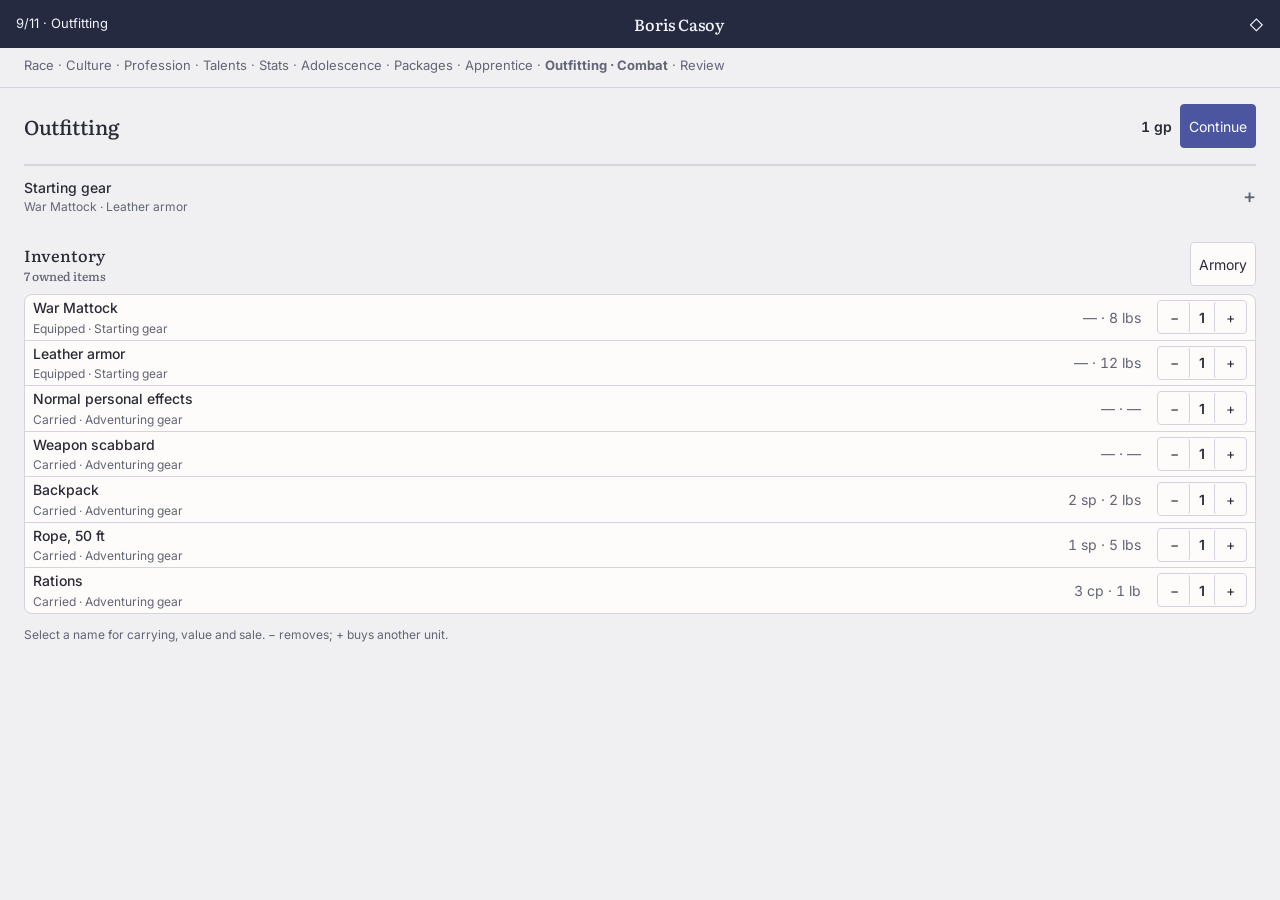
==== mock.html @ f6e05fee "Publish referenced Outfitting and Combat design mocks" ====
<!doctype html><html lang="en" data-theme="light"><head><meta charset="utf-8"><meta name="viewport" content="width=device-width,initial-scale=1"><title>Rolemaster · Interactive mock</title><link rel="stylesheet" href="mock.css"></head><body><header class="chrome"><span id="step">9/11 · Outfitting</span><strong>Boris Casoy</strong><span aria-label="Mock">◇</span></header><div class="desktop-steps">Race · Culture · Profession · Talents · Stats · Adolescence · Packages · Apprentice · <b>Outfitting · Combat</b> · Review</div><div class="app"><main id="work"></main><aside id="inspector" hidden></aside></div><nav class="bottom" aria-label="Surfaces"><button data-action="work">☰<span>Work</span></button><button data-action="character">♙<span>Character</span></button><button data-action="inspect">⌕<span>Inspector</span></button></nav><div id="toast" role="status" hidden></div><script src="mock.js"></script></body></html>
---- mock.css ----
@import url('assets/tokens.css');@import url('https://fonts.googleapis.com/css2?family=Inter:wght@400;500;600&family=Literata:wght@500;600&display=swap');
*{box-sizing:border-box;touch-action:manipulation}body{margin:0;background:var(--parchment);color:var(--ink);font:var(--t-14)/var(--lh-body) var(--font-ui)}button,input,select{font:inherit;color:inherit}button{cursor:pointer}button,input,select{background:var(--card);border:1px solid var(--border);border-radius:var(--r-ctl);min-height:44px;padding:var(--s-2);max-width:100%}button:hover{background:var(--surface-soft)}:focus-visible{outline:2px solid var(--gold);outline-offset:2px}h1,h2,h3{font-family:var(--font-display);font-weight:500;margin:0}h1{font-size:var(--t-20)}h2{font-size:var(--t-16)}h3{font-size:var(--t-14)}p{margin:var(--s-2) 0;color:var(--ink-2)}.chrome{height:var(--chrome-h);display:flex;gap:var(--s-3);align-items:center;justify-content:space-between;padding:0 var(--s-4);background:var(--chrome);color:var(--cream)}.chrome strong{font:500 var(--t-16) var(--font-display)}.chrome>span:first-child{font-size:var(--t-13)}.desktop-steps{display:none}.app{display:flex;height:calc(100dvh - var(--chrome-h) - var(--nav-h))}main{padding:0 var(--s-4) var(--s-5);flex:1;min-width:0;overflow:auto}.context{position:sticky;top:0;z-index:3;background:var(--parchment);display:flex;align-items:center;justify-content:space-between;gap:var(--s-2);padding:var(--s-3) 0;border-bottom:1px solid var(--border)}.primary{background:var(--gold);color:var(--on-gold);border-color:var(--gold)}.primary:hover{background:var(--gold-hover)}.context .money{font-weight:600;font-variant-numeric:tabular-nums;margin-left:auto}.subline{font-size:var(--t-12);color:var(--ink-2);display:block;overflow:hidden;text-overflow:ellipsis;white-space:nowrap}.quiet{background:transparent;border-color:transparent;color:var(--gold-ink)}.section-head{display:flex;align-items:center;justify-content:space-between;margin:var(--s-4) 0 var(--s-2);gap:var(--s-2)}.ledger{background:var(--card);border:1px solid var(--border);border-radius:var(--r-panel);overflow:hidden}.row{display:flex;align-items:center;gap:var(--s-2);min-height:var(--row);padding:var(--s-1) var(--s-2);border-bottom:1px solid var(--border)}.row:last-child{border-bottom:0}.identity{flex:1;min-width:0;background:none;border:0;text-align:left;padding:0;line-height:var(--lh-tight);font-weight:500}.identity>span:first-child{display:block;overflow:hidden;text-overflow:ellipsis;white-space:nowrap}.identity small{font-weight:400;margin-top:var(--s-1)}.stepper{display:flex;align-items:center;flex:none}.stepper button{width:44px;padding:0;border-color:transparent;background:transparent}.stepper output{min-width:var(--s-5);text-align:center;font-weight:600}.stepper{border:1px solid var(--border);border-radius:var(--r-ctl)}.stepper button:first-child{border-right:1px solid var(--border)}.stepper button:last-child{border-left:1px solid var(--border)}.result{font-weight:600;font-variant-numeric:tabular-nums;color:var(--total-pos);white-space:nowrap}.row>.quiet{font-size:var(--t-13)}.notice{border-left:3px solid var(--gold);padding:var(--s-2) var(--s-3);background:var(--gold-chip-bg);margin:var(--s-3) 0;color:var(--ink-2);font-size:var(--t-13)}.bottom{height:var(--nav-h);background:var(--chrome);display:flex;justify-content:space-around;padding:var(--s-1) var(--s-2)}.bottom button{background:none;color:var(--cream-2);border:0;flex:1;font-size:var(--t-20);padding:0}.bottom button span{display:block;font-size:var(--t-12)}.bottom button:first-child{background:var(--chrome-card);color:var(--cream);border-radius:var(--r-panel)}aside{width:320px;overflow:auto;padding:var(--s-4);background:var(--card);border-left:1px solid var(--border)}aside h2{font-size:var(--t-20)}.form label{display:block;color:var(--ink-2);font-size:var(--t-13);margin:var(--s-3) 0 var(--s-1)}.form input,.form select{width:100%;font-size:var(--t-16)}.pair{display:grid;grid-template-columns:minmax(0,1fr) 96px;gap:var(--s-3)}.checks{display:flex;align-items:center;gap:var(--s-2);min-height:44px}.checks input{width:var(--s-4);min-height:var(--s-4)}.results{display:grid;grid-template-columns:1fr 1fr;gap:var(--s-2);margin:var(--s-3) 0}.results button{text-align:left;padding:var(--s-2);font-weight:600}.results small{display:block;font-weight:400;font-size:var(--t-12);color:var(--ink-2)}.defense-row{padding:var(--s-3);border-bottom:1px solid var(--border)}.defense-row:last-child{border:0}.defense-row header{display:flex;justify-content:space-between;gap:var(--s-2);align-items:center}.defense-row .results{margin-bottom:0;grid-template-columns:repeat(4,1fr);gap:var(--s-1)}.defense-row .results button{font-size:var(--t-14);padding:var(--s-1)}.defense-row .results small{font-size:var(--t-12)}.editor-top{display:flex;align-items:center;gap:var(--s-2);padding:var(--s-3) 0}.editor-top button{padding:var(--s-2)}.editor-top div{flex:1;min-width:0}.editor-top h1{font-size:var(--t-20)}.formula{border-left:3px solid var(--gold);padding:var(--s-3);background:var(--card);margin:var(--s-3) 0}.formula .section-head{margin:0}.formula p{font-size:var(--t-13)}details{border-top:1px solid var(--border);padding:var(--s-2) 0}summary{list-style:none;cursor:pointer;min-height:44px;display:flex;justify-content:space-between;align-items:center;gap:var(--s-2);font-weight:500}summary::after{content:'+';font-size:var(--t-20);color:var(--ink-2)}details[open]>summary::after{content:'−'}summary small{font-weight:400}.danger{color:var(--over-budget)}.safe-note{font-size:var(--t-12);margin:var(--s-3) 0}.form{max-width:820px}.wide-only{display:none}#toast{position:fixed;bottom:calc(var(--nav-h) + var(--s-3));left:var(--s-4);right:var(--s-4);background:var(--chrome);color:var(--cream);padding:var(--s-3);border-radius:var(--r-panel);z-index:10}dl{display:grid;grid-template-columns:1fr auto;gap:var(--s-2);margin:var(--s-4) 0}dt{color:var(--ink-2)}dd{margin:0;font-variant-numeric:tabular-nums}.tabs{display:flex;gap:var(--s-2);border-bottom:1px solid var(--border);margin:var(--s-2) 0}.tabs button{border:0;border-radius:0;background:none}.tabs button:first-child{border-bottom:2px solid var(--gold)}[hidden]{display:none!important}@media(max-width:1199px){body.inspecting main{display:none}aside:not([hidden]){width:100%;border:0}.app{height:calc(100dvh - var(--chrome-h) - var(--nav-h))}}@media(min-width:768px){main{padding-left:var(--s-5);padding-right:var(--s-5)}.row{min-height:var(--row)}.wide-only{display:block;color:var(--ink-2);font-variant-numeric:tabular-nums}.defense-row .results{max-width:600px}.form>.fields{display:grid;grid-template-columns:1fr 1fr;gap:var(--s-3)}}@media(min-width:1200px){.desktop-steps{display:block;height:var(--stepper-h);padding:var(--s-2) var(--s-5);border-bottom:1px solid var(--border);font-size:var(--t-13);color:var(--ink-2)}.app{height:calc(100dvh - var(--chrome-h) - var(--stepper-h))}.bottom{display:none}main{padding:0 var(--s-5) var(--s-5)}.context{padding:var(--s-4) 0}.row{gap:var(--s-4)}.identity{max-width:500px}.wide-only{margin-left:auto}.row button{min-height:32px}.stepper button{width:32px}.defense-row{display:grid;grid-template-columns:1fr 1fr;gap:var(--s-4);align-items:center}.defense-row .results{margin:0}.form .results{max-width:560px}}
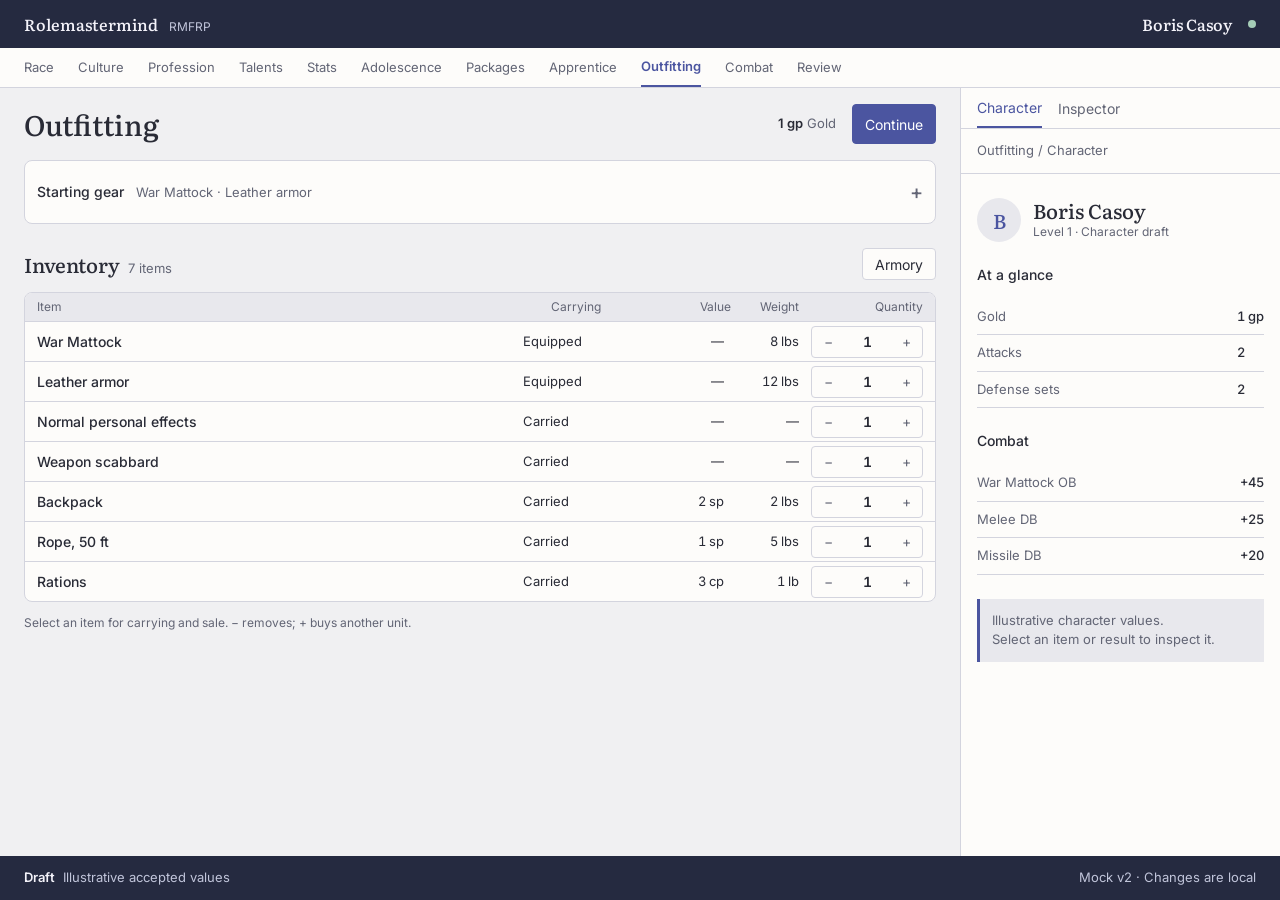
==== commit 0530c747: "Align review mocks with Atlas navigation and layout patterns" ====
--- a/mock.html
+++ b/mock.html
@@ -1 +1,8 @@
-<!doctype html><html lang="en" data-theme="light"><head><meta charset="utf-8"><meta name="viewport" content="width=device-width,initial-scale=1"><title>Rolemaster · Interactive mock</title><link rel="stylesheet" href="mock.css"></head><body><header class="chrome"><span id="step">9/11 · Outfitting</span><strong>Boris Casoy</strong><span aria-label="Mock">◇</span></header><div class="desktop-steps">Race · Culture · Profession · Talents · Stats · Adolescence · Packages · Apprentice · <b>Outfitting · Combat</b> · Review</div><div class="app"><main id="work"></main><aside id="inspector" hidden></aside></div><nav class="bottom" aria-label="Surfaces"><button data-action="work">☰<span>Work</span></button><button data-action="character">♙<span>Character</span></button><button data-action="inspect">⌕<span>Inspector</span></button></nav><div id="toast" role="status" hidden></div><script src="mock.js"></script></body></html>
+<!doctype html>
+<html lang="en" data-theme="light"><head><meta charset="utf-8"><meta name="viewport" content="width=device-width,initial-scale=1,viewport-fit=cover"><title>Rolemaster · Interactive mock v2</title><link rel="stylesheet" href="mock.css?v=2"></head>
+<body><header class="chrome"><span class="brand">Rolemastermind <small>RMFRP</small></span><span id="step">9/11 · Outfitting</span><strong>Boris Casoy</strong><span class="sync" aria-label="Illustrative saved state"></span></header>
+<nav class="desktop-steps" aria-label="Creation progress"></nav>
+<div class="app"><main id="work"></main><aside id="inspector" aria-label="Character and Inspector"></aside></div>
+<footer class="status-bar"><span><strong>Draft</strong>Illustrative accepted values</span><span>Mock v2 · Changes are local</span></footer>
+<nav class="bottom" aria-label="Surfaces"><button data-action="work" aria-current="page">Work</button><button data-action="character">Character</button><button data-action="inspect">Inspector</button></nav>
+<div id="toast" role="status" hidden></div><script src="mock-v2.js"></script></body></html>
--- a/mock.css
+++ b/mock.css
@@ -1,2 +1,61 @@
-@import url('assets/tokens.css');@import url('https://fonts.googleapis.com/css2?family=Inter:wght@400;500;600&family=Literata:wght@500;600&display=swap');
-*{box-sizing:border-box;touch-action:manipulation}body{margin:0;background:var(--parchment);color:var(--ink);font:var(--t-14)/var(--lh-body) var(--font-ui)}button,input,select{font:inherit;color:inherit}button{cursor:pointer}button,input,select{background:var(--card);border:1px solid var(--border);border-radius:var(--r-ctl);min-height:44px;padding:var(--s-2);max-width:100%}button:hover{background:var(--surface-soft)}:focus-visible{outline:2px solid var(--gold);outline-offset:2px}h1,h2,h3{font-family:var(--font-display);font-weight:500;margin:0}h1{font-size:var(--t-20)}h2{font-size:var(--t-16)}h3{font-size:var(--t-14)}p{margin:var(--s-2) 0;color:var(--ink-2)}.chrome{height:var(--chrome-h);display:flex;gap:var(--s-3);align-items:center;justify-content:space-between;padding:0 var(--s-4);background:var(--chrome);color:var(--cream)}.chrome strong{font:500 var(--t-16) var(--font-display)}.chrome>span:first-child{font-size:var(--t-13)}.desktop-steps{display:none}.app{display:flex;height:calc(100dvh - var(--chrome-h) - var(--nav-h))}main{padding:0 var(--s-4) var(--s-5);flex:1;min-width:0;overflow:auto}.context{position:sticky;top:0;z-index:3;background:var(--parchment);display:flex;align-items:center;justify-content:space-between;gap:var(--s-2);padding:var(--s-3) 0;border-bottom:1px solid var(--border)}.primary{background:var(--gold);color:var(--on-gold);border-color:var(--gold)}.primary:hover{background:var(--gold-hover)}.context .money{font-weight:600;font-variant-numeric:tabular-nums;margin-left:auto}.subline{font-size:var(--t-12);color:var(--ink-2);display:block;overflow:hidden;text-overflow:ellipsis;white-space:nowrap}.quiet{background:transparent;border-color:transparent;color:var(--gold-ink)}.section-head{display:flex;align-items:center;justify-content:space-between;margin:var(--s-4) 0 var(--s-2);gap:var(--s-2)}.ledger{background:var(--card);border:1px solid var(--border);border-radius:var(--r-panel);overflow:hidden}.row{display:flex;align-items:center;gap:var(--s-2);min-height:var(--row);padding:var(--s-1) var(--s-2);border-bottom:1px solid var(--border)}.row:last-child{border-bottom:0}.identity{flex:1;min-width:0;background:none;border:0;text-align:left;padding:0;line-height:var(--lh-tight);font-weight:500}.identity>span:first-child{display:block;overflow:hidden;text-overflow:ellipsis;white-space:nowrap}.identity small{font-weight:400;margin-top:var(--s-1)}.stepper{display:flex;align-items:center;flex:none}.stepper button{width:44px;padding:0;border-color:transparent;background:transparent}.stepper output{min-width:var(--s-5);text-align:center;font-weight:600}.stepper{border:1px solid var(--border);border-radius:var(--r-ctl)}.stepper button:first-child{border-right:1px solid var(--border)}.stepper button:last-child{border-left:1px solid var(--border)}.result{font-weight:600;font-variant-numeric:tabular-nums;color:var(--total-pos);white-space:nowrap}.row>.quiet{font-size:var(--t-13)}.notice{border-left:3px solid var(--gold);padding:var(--s-2) var(--s-3);background:var(--gold-chip-bg);margin:var(--s-3) 0;color:var(--ink-2);font-size:var(--t-13)}.bottom{height:var(--nav-h);background:var(--chrome);display:flex;justify-content:space-around;padding:var(--s-1) var(--s-2)}.bottom button{background:none;color:var(--cream-2);border:0;flex:1;font-size:var(--t-20);padding:0}.bottom button span{display:block;font-size:var(--t-12)}.bottom button:first-child{background:var(--chrome-card);color:var(--cream);border-radius:var(--r-panel)}aside{width:320px;overflow:auto;padding:var(--s-4);background:var(--card);border-left:1px solid var(--border)}aside h2{font-size:var(--t-20)}.form label{display:block;color:var(--ink-2);font-size:var(--t-13);margin:var(--s-3) 0 var(--s-1)}.form input,.form select{width:100%;font-size:var(--t-16)}.pair{display:grid;grid-template-columns:minmax(0,1fr) 96px;gap:var(--s-3)}.checks{display:flex;align-items:center;gap:var(--s-2);min-height:44px}.checks input{width:var(--s-4);min-height:var(--s-4)}.results{display:grid;grid-template-columns:1fr 1fr;gap:var(--s-2);margin:var(--s-3) 0}.results button{text-align:left;padding:var(--s-2);font-weight:600}.results small{display:block;font-weight:400;font-size:var(--t-12);color:var(--ink-2)}.defense-row{padding:var(--s-3);border-bottom:1px solid var(--border)}.defense-row:last-child{border:0}.defense-row header{display:flex;justify-content:space-between;gap:var(--s-2);align-items:center}.defense-row .results{margin-bottom:0;grid-template-columns:repeat(4,1fr);gap:var(--s-1)}.defense-row .results button{font-size:var(--t-14);padding:var(--s-1)}.defense-row .results small{font-size:var(--t-12)}.editor-top{display:flex;align-items:center;gap:var(--s-2);padding:var(--s-3) 0}.editor-top button{padding:var(--s-2)}.editor-top div{flex:1;min-width:0}.editor-top h1{font-size:var(--t-20)}.formula{border-left:3px solid var(--gold);padding:var(--s-3);background:var(--card);margin:var(--s-3) 0}.formula .section-head{margin:0}.formula p{font-size:var(--t-13)}details{border-top:1px solid var(--border);padding:var(--s-2) 0}summary{list-style:none;cursor:pointer;min-height:44px;display:flex;justify-content:space-between;align-items:center;gap:var(--s-2);font-weight:500}summary::after{content:'+';font-size:var(--t-20);color:var(--ink-2)}details[open]>summary::after{content:'−'}summary small{font-weight:400}.danger{color:var(--over-budget)}.safe-note{font-size:var(--t-12);margin:var(--s-3) 0}.form{max-width:820px}.wide-only{display:none}#toast{position:fixed;bottom:calc(var(--nav-h) + var(--s-3));left:var(--s-4);right:var(--s-4);background:var(--chrome);color:var(--cream);padding:var(--s-3);border-radius:var(--r-panel);z-index:10}dl{display:grid;grid-template-columns:1fr auto;gap:var(--s-2);margin:var(--s-4) 0}dt{color:var(--ink-2)}dd{margin:0;font-variant-numeric:tabular-nums}.tabs{display:flex;gap:var(--s-2);border-bottom:1px solid var(--border);margin:var(--s-2) 0}.tabs button{border:0;border-radius:0;background:none}.tabs button:first-child{border-bottom:2px solid var(--gold)}[hidden]{display:none!important}@media(max-width:1199px){body.inspecting main{display:none}aside:not([hidden]){width:100%;border:0}.app{height:calc(100dvh - var(--chrome-h) - var(--nav-h))}}@media(min-width:768px){main{padding-left:var(--s-5);padding-right:var(--s-5)}.row{min-height:var(--row)}.wide-only{display:block;color:var(--ink-2);font-variant-numeric:tabular-nums}.defense-row .results{max-width:600px}.form>.fields{display:grid;grid-template-columns:1fr 1fr;gap:var(--s-3)}}@media(min-width:1200px){.desktop-steps{display:block;height:var(--stepper-h);padding:var(--s-2) var(--s-5);border-bottom:1px solid var(--border);font-size:var(--t-13);color:var(--ink-2)}.app{height:calc(100dvh - var(--chrome-h) - var(--stepper-h))}.bottom{display:none}main{padding:0 var(--s-5) var(--s-5)}.context{padding:var(--s-4) 0}.row{gap:var(--s-4)}.identity{max-width:500px}.wide-only{margin-left:auto}.row button{min-height:32px}.stepper button{width:32px}.defense-row{display:grid;grid-template-columns:1fr 1fr;gap:var(--s-4);align-items:center}.defense-row .results{margin:0}.form .results{max-width:560px}}
+@import url('assets/tokens.css');
+@import url('https://fonts.googleapis.com/css2?family=Inter:wght@400;500;600&family=Literata:wght@500;600&display=swap');
+*{box-sizing:border-box;touch-action:manipulation}
+body{margin:0;background:var(--parchment);color:var(--ink);font:var(--t-14)/var(--lh-body) var(--font-ui)}
+button,input,select{font:inherit;color:inherit;min-height:var(--ctl-sm);border:1px solid var(--border);border-radius:var(--r-ctl);background:var(--card);padding:var(--s-1) var(--s-3)}
+button{cursor:pointer}button:hover{background:var(--surface-soft)}:focus-visible{outline:2px solid var(--gold);outline-offset:2px}
+h1,h2,h3{font-family:var(--font-display);font-weight:500;line-height:var(--lh-tight);margin:0}h1{font-size:var(--t-28)}h2{font-size:var(--t-20)}h3{font-size:var(--t-16)}
+p{color:var(--ink-2);margin:var(--s-2) 0;max-width:64ch}b,strong{font-weight:600}
+svg{width:var(--s-5);height:var(--s-5);fill:none;stroke:currentColor;stroke-width:1.5;stroke-linecap:round;stroke-linejoin:round;flex:none}
+.eyebrow{font:500 var(--t-12)/var(--lh-body) var(--font-ui);text-transform:uppercase;letter-spacing:.05em;color:var(--ink-2)}
+.subline{display:block;font-size:var(--t-12);font-weight:400;line-height:var(--lh-body);color:var(--ink-2)}
+.quiet{background:transparent;border-color:transparent;color:var(--gold-ink)}.primary{background:var(--gold);border-color:var(--gold);color:var(--on-gold)}.primary:hover{background:var(--gold-hover)}.danger{color:var(--over-budget)}
+.chrome{height:var(--chrome-h);padding:0 var(--gutter);display:flex;align-items:center;gap:var(--s-4);background:var(--chrome);color:var(--cream)}
+.brand{font:500 var(--t-16) var(--font-display)}.chrome strong{margin-left:auto;font:500 var(--t-16) var(--font-display)}.sync{width:var(--s-2);height:var(--s-2);border-radius:50%;background:var(--ok-on-dark)}#step{display:none}
+.desktop-steps{height:var(--stepper-h);display:flex;align-items:center;gap:var(--s-5);padding:0 var(--gutter);background:var(--card);border-bottom:1px solid var(--border);font-size:var(--t-13);color:var(--ink-2);overflow:hidden;white-space:nowrap}
+.desktop-steps .active{color:var(--gold-ink);font-weight:600;height:100%;display:flex;align-items:center;border-bottom:2px solid var(--gold)}
+.app{display:grid;grid-template-columns:minmax(0,1fr) var(--rail-w);height:calc(100dvh - var(--chrome-h) - var(--stepper-h) - var(--status-h))}
+#work{min-width:0;overflow:auto;padding:0 var(--gutter) var(--s-6)}.work-content{max-width:1360px;margin:0 auto}.work-content.is-editor{max-width:var(--atlas-combat-authoring-measure)}
+.context{display:flex;align-items:center;gap:var(--s-4);min-height:calc(var(--ctl-md) + var(--s-6));padding:var(--s-4) 0}.context .money{margin-left:auto;font-size:var(--t-13);color:var(--ink-2)}.context .money b{color:var(--ink);margin-right:var(--s-1)}.context button{margin-left:auto;min-height:var(--ctl-md)}.context .money+button{margin-left:0}
+.section-head{display:flex;align-items:center;justify-content:space-between;gap:var(--s-3);margin:var(--s-5) 0 var(--s-3)}.section-head h2{display:flex;align-items:baseline;gap:var(--s-2)}.count{font:400 var(--t-13) var(--font-ui);color:var(--ink-2)}
+.ledger{border:1px solid var(--border);border-radius:var(--r-panel);background:var(--card);overflow:hidden}
+.table-head,.row{display:grid;gap:var(--s-3);align-items:center;padding:0 var(--s-3)}
+.inventory .table-head,.inventory .row{grid-template-columns:minmax(0,1fr) 14ch 7ch 7ch 112px}.attacks .table-head,.attacks .row{grid-template-columns:minmax(0,1fr) 9ch 6ch 6ch 6ch 6ch 64px}
+.table-head{min-height:var(--row-group);color:var(--ink-2);font-size:var(--t-12);background:var(--surface-soft)}.row{min-height:var(--row);border-top:1px solid var(--border)}.row.is-selected{background:var(--gold-chip-bg);box-shadow:inset 3px 0 var(--gold)}
+.identity{min-width:0;background:none;border:0;padding:var(--s-1) 0;text-align:left;font-weight:500}.identity>span:first-child{display:block;overflow:hidden;text-overflow:ellipsis;white-space:nowrap}.identity .subline{display:none}.cell{font-size:var(--t-13)}.numeric{text-align:right;font-variant-numeric:tabular-nums}
+.stepper{display:flex;align-items:center;justify-content:space-between;border:1px solid var(--border);border-radius:var(--r-ctl);height:var(--ctl-sm)}.stepper button{width:var(--ctl-sm);min-height:0;height:100%;padding:0;border:0;background:transparent;color:var(--ink-2)}.stepper output{min-width:var(--s-5);text-align:center;font-weight:600;font-variant-numeric:tabular-nums}
+.result{font:600 var(--t-14)/var(--lh-tight) var(--font-ui);font-variant-numeric:tabular-nums;color:var(--total-pos)}.row .result{min-width:0;padding:var(--s-1);background:transparent;border-color:transparent;text-align:right}.row .result:hover{background:var(--surface-soft)}.row .result .subline{display:none}
+.safe-note{font-size:var(--t-12);margin:var(--s-3) 0}
+.gear-summary{border:1px solid var(--border);border-radius:var(--r-panel);background:var(--card);padding:var(--s-2) var(--s-3)}.gear-summary summary{min-height:var(--ctl-sm)}.gear-summary summary>span{display:flex;gap:var(--s-3);align-items:baseline}.gear-summary .subline{font-size:var(--t-13)}
+.defense-row{display:grid;grid-template-columns:minmax(0,1fr) minmax(0,1fr) 64px;align-items:center;gap:var(--s-3);padding:var(--s-3);border-top:1px solid var(--border)}.defense-row:first-child{border-top:0}.defense-row h3{font:500 var(--t-14) var(--font-ui)}
+.results{display:grid;grid-template-columns:repeat(4,minmax(0,1fr));gap:var(--s-2)}.results button{text-align:right;color:var(--total-pos);font-weight:600;font-variant-numeric:tabular-nums;min-width:0;padding:var(--s-2);background:var(--surface-soft);border-color:transparent}.results .subline{color:var(--ink-2);font-size:var(--t-12)}
+.editor-nav{display:flex;align-items:center;gap:var(--s-2);margin:var(--s-2) 0;color:var(--ink-2);font-size:var(--t-13)}.editor-nav button{padding-left:0}
+.editor-top{display:flex;align-items:center;justify-content:space-between;gap:var(--s-3);padding:var(--s-3) 0 var(--s-4);border-bottom:1px solid var(--border)}.editor-top h2{margin:var(--s-1) 0}.editor-top .result{text-align:right;min-width:64px;padding:var(--s-2) var(--s-3)}
+.editor-section{padding:var(--s-4) 0;border-bottom:1px solid var(--border)}.editor-section h3{margin-bottom:var(--s-3)}.fields{display:grid;grid-template-columns:1fr 1fr;gap:var(--s-4);align-items:end}
+.form label{display:block;color:var(--ink-2);font-size:var(--t-13)}.form label>span{display:block;margin-bottom:var(--s-1)}.form input,.form select{width:100%;font-size:var(--t-14);min-height:var(--ctl-md)}.pair{display:grid;grid-template-columns:minmax(0,1fr) 12ch;gap:var(--s-3);align-items:end}.equipment-grid{display:grid;gap:var(--s-3)}.equipment-grid .pair{grid-template-columns:minmax(0,1fr) 10ch}
+.form .checks{display:flex;align-items:center;gap:var(--s-2);min-height:44px}.checks input{width:var(--s-4);min-height:var(--s-4);margin:0;accent-color:var(--gold)}
+.formula{display:flex;align-items:center;justify-content:space-between;gap:var(--s-3);padding:var(--s-3);margin-top:var(--s-3);background:var(--card);border:1px solid var(--border);border-left:3px solid var(--gold);border-radius:var(--r-ctl)}.formula p{font-size:var(--t-13);margin-bottom:0}.formula h3{font:500 var(--t-14) var(--font-ui);margin:0}.formula-type{max-width:32ch}.defense-results{margin:var(--s-4) 0 0}
+details{border-bottom:1px solid var(--border)}summary{list-style:none;cursor:pointer;display:flex;align-items:center;gap:var(--s-3);min-height:60px;font-weight:500;padding:var(--s-2) 0}summary::-webkit-details-marker{display:none}summary::after{content:'+';margin-left:auto;color:var(--ink-2);font-size:var(--t-20)}details[open]>summary::after{content:'−'}.disclosure-body{padding:0 0 var(--s-4)}.disclosure-body>label{max-width:40ch}.mods:empty{display:none}.mods .pair{margin-top:var(--s-3)}
+#inspector{display:flex;flex-direction:column;min-height:0;background:var(--card);border-left:1px solid var(--border)}.rail-tabs{display:flex;gap:var(--s-4);padding:0 var(--s-4);border-bottom:1px solid var(--border)}.rail-tabs button{background:none;border:0;border-radius:0;padding:var(--s-2) 0;min-height:var(--ctl-md);color:var(--ink-2)}.rail-tabs button[aria-selected=true]{color:var(--gold-ink);border-bottom:2px solid var(--gold)}
+.panel-heading{padding:var(--s-3) var(--s-4);font-size:var(--t-13);color:var(--ink-2);border-bottom:1px solid var(--border)}.panel-body{overflow:auto;flex:1;padding:var(--s-5) var(--s-4)}.panel-body h2{font-size:var(--t-20);margin:var(--s-1) 0 var(--s-2)}.panel-body h3{font:500 var(--t-14) var(--font-ui);margin:var(--s-5) 0 var(--s-2)}.panel-body p{font-size:var(--t-13)}.panel-body .form{margin-top:var(--s-4)}.panel-body .form+button{margin-top:var(--s-4)}
+.panel-body dl{display:grid;grid-template-columns:minmax(0,1fr) auto;gap:0;margin:var(--s-4) 0}dt,dd{margin:0;padding:var(--s-2) 0;border-bottom:1px solid var(--border);font-size:var(--t-13)}dt{color:var(--ink-2)}dd{font-weight:500;font-variant-numeric:tabular-nums}.panel-back{display:none}
+.character-mark{display:flex;align-items:center;gap:var(--s-3)}.monogram{width:44px;height:44px;border-radius:50%;background:var(--surface-soft);color:var(--gold-ink);display:grid;place-items:center;font:500 var(--t-20) var(--font-display)}.character-mark h2{margin:0}.rail-note{border-left:3px solid var(--gold);padding:var(--s-3);background:var(--surface-soft);margin-top:var(--s-5);font-size:var(--t-13);color:var(--ink-2)}
+.status-bar{height:var(--status-h);display:flex;justify-content:space-between;align-items:center;gap:var(--s-4);padding:0 var(--gutter);background:var(--chrome);color:var(--cream-2);font-size:var(--t-13)}.status-bar strong{color:var(--cream);margin-right:var(--s-2)}.bottom{display:none}
+#toast{position:fixed;bottom:calc(var(--status-h) + var(--s-3));left:var(--gutter);max-width:52ch;padding:var(--s-3);background:var(--chrome);color:var(--cream);border-radius:var(--r-panel);z-index:20;font-size:var(--t-13)}[hidden]{display:none!important}
+@media(max-width:1199px){
+.brand,.desktop-steps,.status-bar{display:none}#step{display:block;font:500 var(--t-14) var(--font-display)}.chrome{gap:var(--s-3)}.chrome strong{font-size:var(--t-14)}
+.app{display:block;height:calc(100dvh - var(--chrome-h) - var(--nav-h) - env(safe-area-inset-bottom,0px))}#work{height:100%}#inspector{display:none}body.inspecting #work{display:none}body.inspecting #inspector{display:flex;height:100%;border:0}.rail-tabs{display:none}
+.panel-body{padding:var(--s-5) var(--gutter)}.panel-heading{padding:var(--s-3) var(--gutter)}.panel-back{display:block;flex:none;background:var(--card);padding:var(--s-2) var(--gutter);border-top:1px solid var(--border)}.panel-back button{width:100%;min-height:44px;display:flex;align-items:center;justify-content:center;gap:var(--s-2)}
+.bottom{height:calc(var(--nav-h) + env(safe-area-inset-bottom,0px));padding:var(--s-1) var(--s-2) calc(var(--s-1) + env(safe-area-inset-bottom,0px));display:flex;gap:var(--s-2);background:var(--chrome)}.bottom button{flex:1;display:flex;flex-direction:column;align-items:center;justify-content:center;gap:var(--s-1);border:0;background:transparent;color:var(--cream-2);font-size:var(--t-12);padding:0}.bottom button[aria-current=page]{color:var(--cream);background:var(--chrome-card);border-radius:var(--r-panel)}
+button{min-height:44px}.form input,.form select{min-height:44px;font-size:var(--t-16)}.row{min-height:52px}.stepper{height:44px}.stepper button{min-height:44px;width:44px}
+.inventory .table-head,.inventory .row{grid-template-columns:minmax(0,1fr) 14ch 6ch 7ch 120px}.attacks .table-head,.attacks .row{grid-template-columns:minmax(0,1fr) 9ch 6ch 6ch 6ch 6ch 56px}.defense-row{grid-template-columns:minmax(0,1fr) minmax(0,1fr) 56px}#toast{bottom:calc(var(--nav-h) + var(--s-3));right:var(--gutter)}
+}
+@media(max-width:767px){
+h1{font-size:var(--t-20)}h2{font-size:var(--t-16)}.context{min-height:60px;gap:var(--s-2);padding:var(--s-2) 0;position:sticky;top:0;z-index:3;background:var(--parchment);border-bottom:1px solid var(--border)}.context button{min-height:44px;padding:var(--s-1) var(--s-3)}.context .money{font-size:var(--t-12)}
+.section-head{margin-top:var(--s-4)}.gear-summary{margin-top:var(--s-3)}.gear-summary summary>span{display:block}.table-head,.cell{display:none}.inventory .row{grid-template-columns:minmax(0,1fr) 112px}.attacks .row{grid-template-columns:minmax(0,1fr) 44px 44px}.row{padding:0 var(--s-2);gap:var(--s-2)}.table-head+.row{border-top:0}
+.identity{padding:0;min-height:52px;line-height:var(--lh-tight)}.identity .subline{display:block;white-space:nowrap;overflow:hidden;text-overflow:ellipsis}.stepper{height:32px;border:0;position:relative}.stepper::before{content:'';position:absolute;inset:0;border:1px solid var(--border);border-radius:var(--r-ctl);pointer-events:none}.stepper button{width:44px;height:44px;position:relative}
+.row .result{text-align:right;min-height:44px}.row .result .subline{display:block;font-size:var(--t-12)}.row>.quiet{padding:0}.defense-row{grid-template-columns:minmax(0,1fr) 44px;padding:var(--s-3);gap:var(--s-2)}.defense-row>.results{grid-row:2;grid-column:1/-1}.defense-row>.quiet{grid-row:1;grid-column:2;padding:0}.results{gap:var(--s-1)}.results button{padding:var(--s-2)}
+.fields{grid-template-columns:1fr;gap:var(--s-3)}.formula-type{max-width:none}.editor-nav{margin:var(--s-2) 0 0}.editor-top{padding-top:var(--s-2)}.editor-section{padding:var(--s-3) 0}.panel-body{padding-top:var(--s-4)}
+}
+.brand small{font:400 var(--t-12) var(--font-ui);color:var(--cream-2);margin-left:var(--s-2)}
+.app:has(.panel-body .primary) .context .primary{background:transparent;color:var(--gold-ink)}
